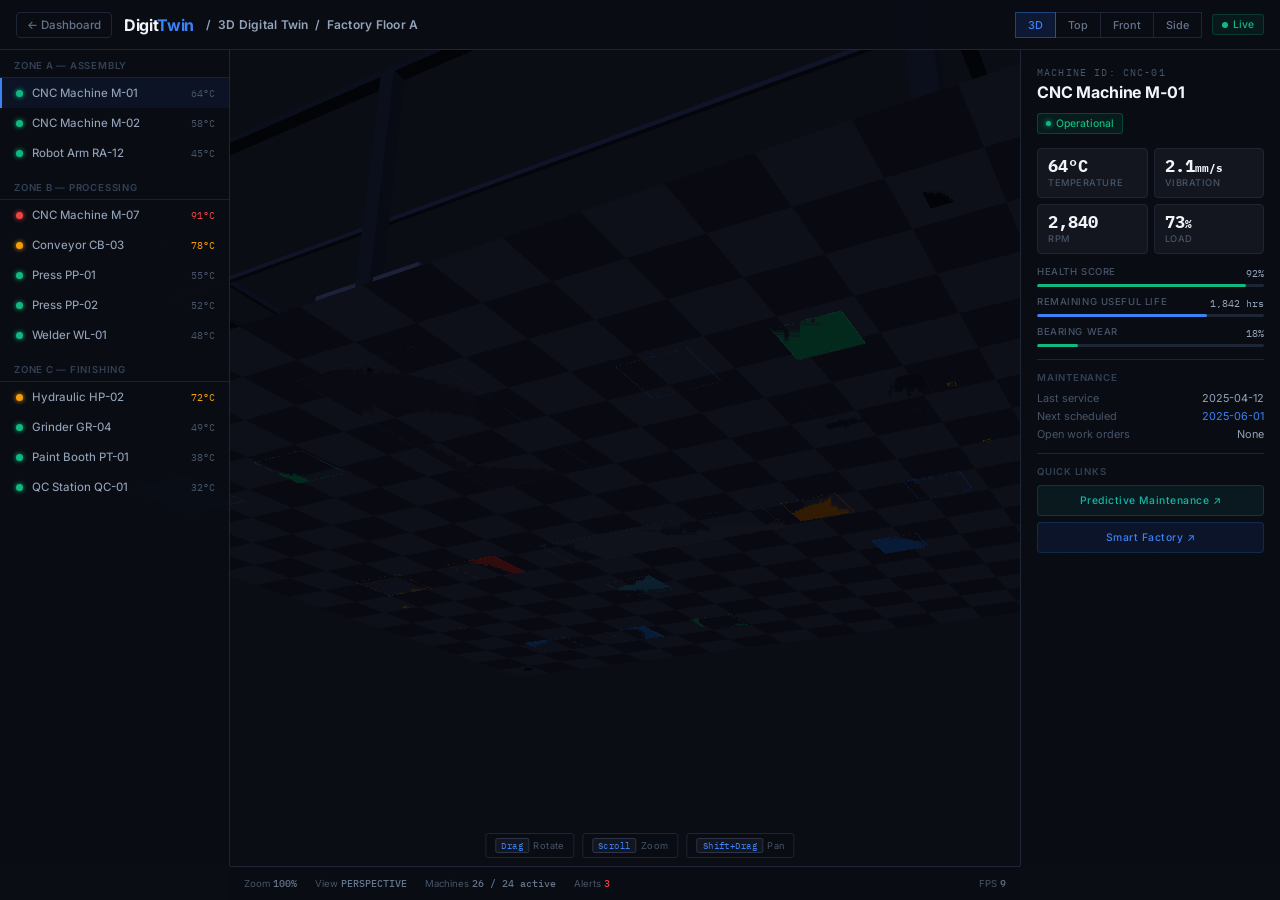
==== twin.html @ dd60aba6 "DigitalTwin platform initial deploy" ====
<!DOCTYPE html>
<html lang="en">
<head>
<meta charset="UTF-8">
<meta name="viewport" content="width=device-width, initial-scale=1.0">
<title>DigitTwin — 3D Digital Twin</title>
<link rel="stylesheet" href="style.css">
<style>
* { margin:0; padding:0; box-sizing:border-box; }
body { overflow:hidden; background:#0a0d14; font-family:'Inter',system-ui,sans-serif; }
#c { position:fixed; inset:0; width:100%; height:100%; display:block; z-index:1; }
.tb { position:fixed; top:0; left:0; right:0; height:50px; background:rgba(10,13,20,0.96); border-bottom:1px solid #1e2535; display:flex; align-items:center; padding:0 16px; gap:12px; z-index:200; }
.tb-back { display:flex; align-items:center; gap:6px; font-size:0.72rem; font-weight:500; color:#64748b; text-decoration:none; padding:5px 10px; border:1px solid #1e2535; border-radius:4px; transition:all 0.15s; }
.tb-back:hover { color:#94a3b8; border-color:#2e3447; }
.tb-logo { font-size:1rem; font-weight:700; color:#f1f5f9; letter-spacing:-0.02em; }
.tb-logo span { color:#3b82f6; }
.tb-title { font-size:0.75rem; font-weight:600; color:#94a3b8; letter-spacing:0.02em; white-space:nowrap; }
.tb-right { margin-left:auto; display:flex; align-items:center; gap:10px; }
.view-btns { display:flex; }
.vb { padding:5px 12px; background:transparent; border:1px solid #1e2535; color:#64748b; font-size:0.68rem; font-weight:500; cursor:pointer; transition:all 0.15s; margin-left:-1px; font-family:inherit; }
.vb:hover { color:#94a3b8; }
.vb.on { background:rgba(37,99,235,0.15); color:#3b82f6; border-color:rgba(59,130,246,0.4); z-index:1; }
.live-pill { display:flex; align-items:center; gap:5px; padding:3px 9px; background:rgba(5,150,105,0.1); border:1px solid rgba(16,185,129,0.2); border-radius:3px; font-size:0.65rem; font-weight:500; color:#10b981; }
.live-dot { width:6px; height:6px; border-radius:50%; background:#10b981; animation:dp 2s infinite; }
@keyframes dp { 0%,100%{opacity:1}50%{opacity:.3} }
.lp { position:fixed; top:50px; left:0; bottom:34px; width:230px; background:rgba(10,13,20,0.94); border-right:1px solid #1e2535; z-index:100; overflow-y:auto; }
.lp::-webkit-scrollbar{width:3px;} .lp::-webkit-scrollbar-thumb{background:#1e2535;border-radius:2px;}
.zone-hd { padding:10px 14px 6px; font-size:0.6rem; font-weight:600; color:#334155; text-transform:uppercase; letter-spacing:0.08em; border-bottom:1px solid #1a2030; }
.mi { display:flex; align-items:center; gap:9px; padding:8px 14px; cursor:pointer; border-left:2px solid transparent; transition:all 0.12s; }
.mi:hover { background:rgba(255,255,255,0.025); }
.mi.sel { background:rgba(37,99,235,0.08); border-left-color:#3b82f6; }
.msd { width:7px; height:7px; border-radius:50%; flex-shrink:0; }
.ok   { background:#10b981; box-shadow:0 0 5px #10b981; }
.warn { background:#f59e0b; box-shadow:0 0 5px #f59e0b; animation:dp 2s infinite; }
.crit { background:#ef4444; box-shadow:0 0 5px #ef4444; animation:dp 1s infinite; }
.mn { font-size:0.72rem; font-weight:450; color:#94a3b8; flex:1; }
.mt { font-size:0.65rem; color:#475569; font-family:'IBM Plex Mono',monospace; }
.rp { position:fixed; top:50px; right:0; bottom:34px; width:260px; background:rgba(10,13,20,0.94); border-left:1px solid #1e2535; z-index:100; overflow-y:auto; padding:16px; }
.rp::-webkit-scrollbar{width:3px;} .rp::-webkit-scrollbar-thumb{background:#1e2535;border-radius:2px;}
.rp-id { font-size:0.6rem; color:#475569; letter-spacing:0.12em; text-transform:uppercase; margin-bottom:3px; font-family:'IBM Plex Mono',monospace; }
.rp-name { font-size:1rem; font-weight:700; color:#f1f5f9; margin-bottom:8px; letter-spacing:-0.01em; }
.st-badge { display:inline-flex; align-items:center; gap:5px; padding:3px 8px; border-radius:3px; font-size:0.65rem; font-weight:500; margin-bottom:14px; }
.st-ok   { background:rgba(5,150,105,.12); border:1px solid rgba(16,185,129,.25); color:#10b981; }
.st-warn { background:rgba(217,119,6,.12); border:1px solid rgba(245,158,11,.25); color:#f59e0b; }
.st-crit { background:rgba(220,38,38,.12); border:1px solid rgba(239,68,68,.25); color:#ef4444; }
.mg { display:grid; grid-template-columns:1fr 1fr; gap:6px; margin-bottom:12px; }
.mb { background:#13161e; border:1px solid #1e2535; border-radius:4px; padding:9px 10px; }
.mv { font-size:1.05rem; font-weight:700; color:#f1f5f9; line-height:1; margin-bottom:2px; font-family:'IBM Plex Mono',monospace; }
.ml { font-size:0.58rem; font-weight:500; color:#475569; text-transform:uppercase; letter-spacing:0.06em; }
.bw { margin-bottom:9px; }
.bh { display:flex; justify-content:space-between; margin-bottom:4px; }
.bl { font-size:0.6rem; font-weight:500; color:#475569; text-transform:uppercase; letter-spacing:0.06em; }
.bv { font-size:0.65rem; color:#94a3b8; font-family:'IBM Plex Mono',monospace; }
.bt { height:3px; background:#1e2535; border-radius:2px; overflow:hidden; }
.bf { height:100%; border-radius:2px; transition:width 0.8s ease; }
.bf-g{background:#10b981;} .bf-b{background:#3b82f6;} .bf-a{background:#f59e0b;} .bf-r{background:#ef4444;}
.sec-title { font-size:0.6rem; font-weight:600; color:#334155; text-transform:uppercase; letter-spacing:0.08em; padding-top:12px; margin-top:12px; border-top:1px solid #1e2535; margin-bottom:8px; }
.info-row { display:flex; justify-content:space-between; font-size:0.68rem; color:#475569; margin-bottom:4px; }
.info-row span { color:#94a3b8; }
.ext-a { display:block; text-align:center; padding:8px; font-size:0.65rem; font-weight:500; letter-spacing:0.05em; text-decoration:none; border-radius:4px; margin-bottom:6px; transition:all 0.15s; }
.ext-pred { background:rgba(13,148,136,.1); border:1px solid rgba(20,184,166,.2); color:#14b8a6; }
.ext-pred:hover { background:rgba(13,148,136,.2); }
.ext-sf { background:rgba(37,99,235,.1); border:1px solid rgba(59,130,246,.2); color:#3b82f6; }
.ext-sf:hover { background:rgba(37,99,235,.2); }
.bb { position:fixed; bottom:0; left:230px; right:260px; height:34px; background:rgba(10,13,20,0.96); border-top:1px solid #1e2535; display:flex; align-items:center; padding:0 14px; gap:18px; z-index:200; }
.bs { font-size:0.6rem; color:#475569; }
.bs b { color:#64748b; font-weight:500; font-family:'IBM Plex Mono',monospace; }
.bs-r b { color:#ef4444; }
.ch { position:fixed; bottom:42px; left:50%; transform:translateX(-50%); display:flex; gap:8px; z-index:150; pointer-events:none; }
.ck { display:flex; align-items:center; gap:4px; background:rgba(10,13,20,0.88); border:1px solid #1e2535; padding:4px 9px; border-radius:3px; font-size:0.58rem; color:#475569; letter-spacing:0.05em; }
.ck kbd { background:#13161e; border:1px solid #2e3447; padding:1px 5px; border-radius:2px; font-size:0.55rem; color:#3b82f6; font-family:'IBM Plex Mono',monospace; }
</style>
</head>
<body>
<canvas id="c"></canvas>

<div class="tb">
  <a href="dashboard.html" class="tb-back">← Dashboard</a>
  <div class="tb-logo">Digit<span>Twin</span></div>
  <div class="tb-title">/ &nbsp;3D Digital Twin &nbsp;/ &nbsp;Factory Floor A</div>
  <div class="tb-right">
    <div class="view-btns">
      <button class="vb on"  onclick="snapView('persp',this)">3D</button>
      <button class="vb"     onclick="snapView('top',this)">Top</button>
      <button class="vb"     onclick="snapView('front',this)">Front</button>
      <button class="vb"     onclick="snapView('side',this)">Side</button>
    </div>
    <div class="live-pill"><div class="live-dot"></div>Live</div>
  </div>
</div>

<div class="lp">
  <div class="zone-hd">Zone A — Assembly</div>
  <div class="mi sel" onclick="pick(this,'CNC-01')"><div class="msd ok"></div><div class="mn">CNC Machine M-01</div><div class="mt">64°C</div></div>
  <div class="mi"     onclick="pick(this,'CNC-02')"><div class="msd ok"></div><div class="mn">CNC Machine M-02</div><div class="mt">58°C</div></div>
  <div class="mi"     onclick="pick(this,'RA-12')" ><div class="msd ok"></div><div class="mn">Robot Arm RA-12</div><div class="mt">45°C</div></div>
  <div class="zone-hd" style="margin-top:4px">Zone B — Processing</div>
  <div class="mi" onclick="pick(this,'M-07')" ><div class="msd crit"></div><div class="mn">CNC Machine M-07</div><div class="mt" style="color:#ef4444">91°C</div></div>
  <div class="mi" onclick="pick(this,'CB-03')"><div class="msd warn"></div><div class="mn">Conveyor CB-03</div><div class="mt" style="color:#f59e0b">78°C</div></div>
  <div class="mi" onclick="pick(this,'PP-01')"><div class="msd ok"></div><div class="mn">Press PP-01</div><div class="mt">55°C</div></div>
  <div class="mi" onclick="pick(this,'PP-02')"><div class="msd ok"></div><div class="mn">Press PP-02</div><div class="mt">52°C</div></div>
  <div class="mi" onclick="pick(this,'WL-01')"><div class="msd ok"></div><div class="mn">Welder WL-01</div><div class="mt">48°C</div></div>
  <div class="zone-hd" style="margin-top:4px">Zone C — Finishing</div>
  <div class="mi" onclick="pick(this,'HP-02')"><div class="msd warn"></div><div class="mn">Hydraulic HP-02</div><div class="mt" style="color:#f59e0b">72°C</div></div>
  <div class="mi" onclick="pick(this,'GR-04')"><div class="msd ok"></div><div class="mn">Grinder GR-04</div><div class="mt">49°C</div></div>
  <div class="mi" onclick="pick(this,'PT-01')"><div class="msd ok"></div><div class="mn">Paint Booth PT-01</div><div class="mt">38°C</div></div>
  <div class="mi" onclick="pick(this,'QC-01')"><div class="msd ok"></div><div class="mn">QC Station QC-01</div><div class="mt">32°C</div></div>
</div>

<div class="rp">
  <div class="rp-id"  id="rpId">MACHINE ID: CNC-01</div>
  <div class="rp-name" id="rpName">CNC Machine M-01</div>
  <div class="st-badge st-ok" id="rpSt"><div class="msd ok" style="width:5px;height:5px"></div>Operational</div>
  <div class="mg">
    <div class="mb"><div class="mv" id="rpTemp">64°C</div><div class="ml">Temperature</div></div>
    <div class="mb"><div class="mv" id="rpVib">2.1<span style="font-size:.7rem">mm/s</span></div><div class="ml">Vibration</div></div>
    <div class="mb"><div class="mv" id="rpRpm">2,840</div><div class="ml">RPM</div></div>
    <div class="mb"><div class="mv" id="rpLoad">73<span style="font-size:.7rem">%</span></div><div class="ml">Load</div></div>
  </div>
  <div class="bw">
    <div class="bh"><span class="bl">Health Score</span><span class="bv" id="rpHv">92%</span></div>
    <div class="bt"><div class="bf bf-g" id="rpHb" style="width:92%"></div></div>
  </div>
  <div class="bw">
    <div class="bh"><span class="bl">Remaining Useful Life</span><span class="bv" id="rpRv">1,842 hrs</span></div>
    <div class="bt"><div class="bf bf-b" id="rpRb" style="width:75%"></div></div>
  </div>
  <div class="bw">
    <div class="bh"><span class="bl">Bearing Wear</span><span class="bv" id="rpWv">18%</span></div>
    <div class="bt"><div class="bf bf-g" id="rpWb" style="width:18%"></div></div>
  </div>
  <div class="sec-title">Maintenance</div>
  <div class="info-row">Last service <span id="rpLast">2025-04-12</span></div>
  <div class="info-row">Next scheduled <span id="rpNext" style="color:#3b82f6">2025-06-01</span></div>
  <div class="info-row">Open work orders <span id="rpWo">None</span></div>
  <div class="sec-title">Quick Links</div>
  <a href="https://predictivemaintenance-91fu.onrender.com/" target="_blank" class="ext-a ext-pred">Predictive Maintenance ↗</a>
  <a href="https://factoryonline-production.up.railway.app/" target="_blank" class="ext-a ext-sf">Smart Factory ↗</a>
</div>

<div class="ch">
  <div class="ck"><kbd>Drag</kbd>Rotate</div>
  <div class="ck"><kbd>Scroll</kbd>Zoom</div>
  <div class="ck"><kbd>Shift+Drag</kbd>Pan</div>
</div>

<div class="bb">
  <div class="bs">Zoom <b id="bbZoom">100%</b></div>
  <div class="bs">View <b id="bbView">PERSPECTIVE</b></div>
  <div class="bs">Machines <b>26 / 24 active</b></div>
  <div class="bs bs-r">Alerts <b>3</b></div>
  <div class="bs" style="margin-left:auto">FPS <b id="bbFps">--</b></div>
</div>

<script>
const MD = {
  'CNC-01':{ name:'CNC Machine M-01', st:'ok',   temp:'64°C', vib:'2.1',  rpm:'2,840', load:'73', h:92,rl:75,w:18, rv:'1,842 hrs',wc:'bf-g',hc:'bf-g',last:'2025-04-12',next:'2025-06-01',wo:'None' },
  'CNC-02':{ name:'CNC Machine M-02', st:'ok',   temp:'58°C', vib:'1.8',  rpm:'2,910', load:'68', h:95,rl:82,w:12, rv:'2,100 hrs',wc:'bf-g',hc:'bf-g',last:'2025-03-20',next:'2025-06-15',wo:'None' },
  'RA-12': { name:'Robot Arm RA-12',  st:'ok',   temp:'45°C', vib:'0.4',  rpm:'180',   load:'42', h:98,rl:91,w:5,  rv:'3,200 hrs',wc:'bf-g',hc:'bf-g',last:'2025-04-01',next:'2025-07-01',wo:'None' },
  'M-07':  { name:'CNC Machine M-07', st:'crit', temp:'91°C', vib:'12.4', rpm:'3,100', load:'98', h:31,rl:12,w:78, rv:'82 hrs',   wc:'bf-r',hc:'bf-r',last:'2025-02-10',next:'IMMEDIATE',  wo:'WO-441 OPEN' },
  'CB-03': { name:'Conveyor CB-03',   st:'warn', temp:'78°C', vib:'5.2',  rpm:'450',   load:'87', h:62,rl:28,w:45, rv:'420 hrs',  wc:'bf-a',hc:'bf-a',last:'2025-03-05',next:'2025-05-20',wo:'WO-438' },
  'PP-01': { name:'Press PP-01',      st:'ok',   temp:'55°C', vib:'3.1',  rpm:'60',    load:'55', h:88,rl:65,w:22, rv:'1,550 hrs',wc:'bf-g',hc:'bf-g',last:'2025-04-08',next:'2025-06-20',wo:'None' },
  'PP-02': { name:'Press PP-02',      st:'ok',   temp:'52°C', vib:'2.8',  rpm:'60',    load:'51', h:91,rl:70,w:18, rv:'1,700 hrs',wc:'bf-g',hc:'bf-g',last:'2025-04-10',next:'2025-06-25',wo:'None' },
  'WL-01': { name:'Welder WL-01',     st:'ok',   temp:'48°C', vib:'1.2',  rpm:'0',     load:'44', h:94,rl:80,w:10, rv:'2,400 hrs',wc:'bf-g',hc:'bf-g',last:'2025-03-28',next:'2025-07-05',wo:'None' },
  'HP-02': { name:'Hydraulic HP-02',  st:'warn', temp:'72°C', vib:'4.8',  rpm:'1,200', load:'82', h:71,rl:40,w:38, rv:'650 hrs',  wc:'bf-a',hc:'bf-a',last:'2025-03-15',next:'2025-05-25',wo:'WO-440' },
  'GR-04': { name:'Grinder GR-04',    st:'ok',   temp:'49°C', vib:'2.6',  rpm:'1,800', load:'61', h:90,rl:70,w:15, rv:'1,920 hrs',wc:'bf-g',hc:'bf-g',last:'2025-04-05',next:'2025-07-01',wo:'None' },
  'PT-01': { name:'Paint Booth PT-01',st:'ok',   temp:'38°C', vib:'0.8',  rpm:'200',   load:'35', h:96,rl:88,w:8,  rv:'2,800 hrs',wc:'bf-g',hc:'bf-g',last:'2025-04-15',next:'2025-08-01',wo:'None' },
  'QC-01': { name:'QC Station QC-01', st:'ok',   temp:'32°C', vib:'0.3',  rpm:'0',     load:'22', h:99,rl:95,w:3,  rv:'4,000 hrs',wc:'bf-g',hc:'bf-g',last:'2025-04-20',next:'2025-09-01',wo:'None' },
};

function pick(el,id){
  document.querySelectorAll('.mi').forEach(x=>x.classList.remove('sel'));
  el.classList.add('sel');
  const d=MD[id]; if(!d)return;
  document.getElementById('rpId').textContent=`MACHINE ID: ${id}`;
  document.getElementById('rpName').textContent=d.name;
  const sb=document.getElementById('rpSt');
  const lbl=d.st==='ok'?'Operational':d.st==='warn'?'Warning':'Critical';
  sb.className=`st-badge st-${d.st}`;
  sb.innerHTML=`<div class="msd ${d.st}" style="width:5px;height:5px"></div>${lbl}`;
  document.getElementById('rpTemp').innerHTML=d.temp;
  document.getElementById('rpVib').innerHTML=d.vib+'<span style="font-size:.7rem">mm/s</span>';
  document.getElementById('rpRpm').textContent=d.rpm;
  document.getElementById('rpLoad').innerHTML=d.load+'<span style="font-size:.7rem">%</span>';
  document.getElementById('rpHv').textContent=d.h+'%';
  const hb=document.getElementById('rpHb'); hb.style.width=d.h+'%'; hb.className='bf '+d.hc;
  document.getElementById('rpRv').textContent=d.rv;
  document.getElementById('rpRb').style.width=d.rl+'%';
  document.getElementById('rpWv').textContent=d.w+'%';
  const wb=document.getElementById('rpWb'); wb.style.width=d.w+'%'; wb.className='bf '+d.wc;
  document.getElementById('rpLast').textContent=d.last;
  const nx=document.getElementById('rpNext'); nx.textContent=d.next; nx.style.color=d.next==='IMMEDIATE'?'#ef4444':'#3b82f6';
  const wo=document.getElementById('rpWo'); wo.textContent=d.wo; wo.style.color=d.wo==='None'?'#94a3b8':'#f59e0b';
}

function snapView(mode,btn){
  document.querySelectorAll('.vb').forEach(b=>b.classList.remove('on'));
  btn.classList.add('on');
  if(mode==='persp'){ cam.rx=0.42; cam.ry=0.5;  cam.dist=15; cam.px=0; cam.py=0; }
  if(mode==='top')  { cam.rx=-1.56;cam.ry=0;    cam.dist=18; cam.px=0; cam.py=0; }
  if(mode==='front'){ cam.rx=0.01; cam.ry=0;    cam.dist=16; cam.px=0; cam.py=0; }
  if(mode==='side') { cam.rx=0.25; cam.ry=1.57; cam.dist=16; cam.px=0; cam.py=0; }
  document.getElementById('bbView').textContent=mode.toUpperCase();
}

// ── WEBGL ──
const canvas=document.getElementById('c');
const gl=canvas.getContext('webgl')||canvas.getContext('experimental-webgl');
function resize(){canvas.width=window.innerWidth;canvas.height=window.innerHeight;}
resize(); window.addEventListener('resize',resize);

const VS=`attribute vec3 aP;attribute vec3 aC;uniform mat4 uM;varying vec3 vC;void main(){gl_Position=uM*vec4(aP,1.0);vC=aC;}`;
const FS=`precision mediump float;varying vec3 vC;void main(){gl_FragColor=vec4(vC,1.0);}`;
function mkS(src,type){const s=gl.createShader(type);gl.shaderSource(s,src);gl.compileShader(s);return s;}
const prog=gl.createProgram();
gl.attachShader(prog,mkS(VS,gl.VERTEX_SHADER));gl.attachShader(prog,mkS(FS,gl.FRAGMENT_SHADER));
gl.linkProgram(prog);gl.useProgram(prog);
const locP=gl.getAttribLocation(prog,'aP'),locC=gl.getAttribLocation(prog,'aC'),locM=gl.getUniformLocation(prog,'uM');

const vP=[],vC=[];
function box(cx,cy,cz,w,h,d,r,g,b){
  const x0=cx-w/2,x1=cx+w/2,y0=cy,y1=cy+h,z0=cz-d/2,z1=cz+d/2;
  const F=[x0,y0,z1,x1,y0,z1,x1,y1,z1,x0,y0,z1,x1,y1,z1,x0,y1,z1,
           x1,y0,z0,x0,y0,z0,x0,y1,z0,x1,y0,z0,x0,y1,z0,x1,y1,z0,
           x0,y0,z0,x0,y0,z1,x0,y1,z1,x0,y0,z0,x0,y1,z1,x0,y1,z0,
           x1,y0,z1,x1,y0,z0,x1,y1,z0,x1,y0,z1,x1,y1,z0,x1,y1,z1,
           x0,y1,z1,x1,y1,z1,x1,y1,z0,x0,y1,z1,x1,y1,z0,x0,y1,z0,
           x0,y0,z0,x1,y0,z0,x1,y0,z1,x0,y0,z0,x1,y0,z1,x0,y0,z1];
  const bri=[0.78,0.62,0.56,0.56,1.0,0.22];
  for(let f=0;f<6;f++){const bv=bri[f];for(let v=0;v<6;v++){const i=(f*6+v)*3;vP.push(F[i],F[i+1],F[i+2]);vC.push(r*bv,g*bv,b*bv);}}
}
for(let x=-6;x<6;x+=0.7)for(let z=-6;z<6;z+=0.7){
  vP.push(x,0,z,x+.7,0,z,x,0,z+.7,x+.7,0,z,x+.7,0,z+.7,x,0,z+.7);
  const cv=(Math.round(x/.7)+Math.round(z/.7))%2===0?.052:.036;
  for(let i=0;i<6;i++)vC.push(cv,cv*1.1,cv*1.9);
}
const SC=[0.055,0.075,0.14];
box(-5.5,0,-5.5,.22,3.5,.22,...SC);box(5.5,0,-5.5,.22,3.5,.22,...SC);
box(-5.5,0,5.5,.22,3.5,.22,...SC);box(5.5,0,5.5,.22,3.5,.22,...SC);
box(0,0,-5.5,.18,3.5,.18,...SC);box(0,0,5.5,.18,3.5,.18,...SC);
box(0,3.5,-5.5,12,.08,.16,...SC);box(0,3.5,5.5,12,.08,.16,...SC);
box(0,3.5,0,12,.08,.1,...SC);
box(-5.5,3.5,0,.16,.08,12,...SC);box(5.5,3.5,0,.16,.08,12,...SC);
box(0,3.2,0,10,.06,.3,.1,.12,.22);
box(-4,0,-4.2,.8,1.2,.8,.14,.48,.96);box(-2.4,0,-4.2,.75,.95,.75,.14,.48,.96);
box(-.8,0,-4.2,.7,1.5,.7,.06,.73,.51);box(-.8,1.5,-4.2,.1,1,.1,.06,.73,.51);box(-.8,2.4,-4.2,.5,.08,.5,.06,.73,.51);
box(-4.2,0,0,.8,1.05,.8,.88,.48,.06);box(-2.5,0,0,.8,1.05,.8,.9,.22,.22);box(-2.5,1.05,0,.82,.12,.82,.9,.15,.15);
box(.3,0,0,3.2,.2,.9,.26,.3,.48);box(.3,.2,0,3.2,.06,.9,.3,.34,.55);
box(-1.3,0,-.2,.1,.2,.1,.2,.22,.38);box(-1.3,0,.2,.1,.2,.1,.2,.22,.38);
box(1.9,0,-.2,.1,.2,.1,.2,.22,.38);box(1.9,0,.2,.1,.2,.1,.2,.22,.38);
box(2.5,0,0,.7,.95,.7,.88,.48,.06);box(4,0,0,.65,1.1,.65,.14,.48,.96);
box(3,0,-1.8,.6,1,.6,.14,.48,.96);box(-1,0,-1.8,.75,.85,.75,.2,.55,.8);
box(-4,0,4,.9,.72,.9,.14,.48,.96);box(-2.2,0,4,.7,.9,.7,.06,.73,.51);
box(0,0,4,1.4,.4,3.2,.18,.2,.32);box(0,.4,4,1.3,.55,3.1,.14,.16,.28);
box(2.5,0,4,.75,1.05,.75,.14,.48,.96);box(4,0,4,.65,.8,.65,.06,.73,.51);
box(4,0,2.5,1.2,.08,.8,.12,.14,.26);
box(3.6,0,2.5,.08,.72,.08,.1,.12,.22);box(4.4,0,2.5,.08,.72,.08,.1,.12,.22);
box(3.6,0,2.1,.08,.72,.08,.1,.12,.22);box(4.4,0,2.1,.08,.72,.08,.1,.12,.22);
box(0,3,-4,10,.06,.06,.08,.1,.2);box(0,3,4,10,.06,.06,.08,.1,.2);box(-4,3,0,.06,.06,10,.08,.1,.2);
box(-4.8,0,-1,.08,.45,.08,.7,.55,0);box(-4.8,0,-2.5,.08,.45,.08,.7,.55,0);
box(-4.8,.35,-1.75,.08,.04,1.5,.7,.55,0);
box(4.8,0,1,.08,.45,.08,.7,.55,0);box(4.8,0,2.5,.08,.45,.08,.7,.55,0);
box(4.8,.35,1.75,.08,.04,1.5,.7,.55,0);

const bufP=gl.createBuffer();gl.bindBuffer(gl.ARRAY_BUFFER,bufP);gl.bufferData(gl.ARRAY_BUFFER,new Float32Array(vP),gl.STATIC_DRAW);
const bufC=gl.createBuffer();gl.bindBuffer(gl.ARRAY_BUFFER,bufC);gl.bufferData(gl.ARRAY_BUFFER,new Float32Array(vC),gl.STATIC_DRAW);
const NV=vP.length/3;

function mul4(a,b){const o=new Float32Array(16);for(let i=0;i<4;i++)for(let j=0;j<4;j++){o[j*4+i]=0;for(let k=0;k<4;k++)o[j*4+i]+=a[k*4+i]*b[j*4+k];}return o;}
function mP(fov,asp,n,f){const t=1/Math.tan(fov/2),o=new Float32Array(16);o[0]=t/asp;o[5]=t;o[10]=(f+n)/(n-f);o[11]=-1;o[14]=2*f*n/(n-f);return o;}
function mRX(a){const c=Math.cos(a),s=Math.sin(a),o=new Float32Array(16);o[0]=1;o[5]=c;o[6]=-s;o[9]=s;o[10]=c;o[15]=1;return o;}
function mRY(a){const c=Math.cos(a),s=Math.sin(a),o=new Float32Array(16);o[0]=c;o[2]=s;o[5]=1;o[8]=-s;o[10]=c;o[15]=1;return o;}
function mT(x,y,z){const o=new Float32Array(16);o[0]=1;o[5]=1;o[10]=1;o[15]=1;o[12]=x;o[13]=y;o[14]=z;return o;}

// CAMERA — direct values, zero interpolation, never snaps back
const cam={rx:0.42,ry:0.5,dist:15,px:0,py:0};
let drag=false,sh=false,lx=0,ly=0;

canvas.addEventListener('mousedown',e=>{drag=true;sh=e.shiftKey;lx=e.clientX;ly=e.clientY;e.preventDefault();});
window.addEventListener('mouseup',()=>drag=false);
window.addEventListener('mousemove',e=>{
  if(!drag)return;
  const dx=e.clientX-lx,dy=e.clientY-ly;lx=e.clientX;ly=e.clientY;
  if(sh||e.buttons===4){cam.px+=dx*0.014;cam.py-=dy*0.014;}
  else{cam.ry+=dx*0.007;cam.rx+=dy*0.005;cam.rx=Math.max(-1.56,Math.min(0.2,cam.rx));}
});
canvas.addEventListener('wheel',e=>{
  cam.dist=Math.max(4,Math.min(30,cam.dist+e.deltaY*0.022));
  document.getElementById('bbZoom').textContent=Math.round(1200/cam.dist)+'%';
},{passive:true});

let fc=0,ft=performance.now();
function frame(){
  requestAnimationFrame(frame);
  if(canvas.width!==window.innerWidth||canvas.height!==window.innerHeight)resize();
  gl.viewport(0,0,canvas.width,canvas.height);
  gl.clearColor(0.038,0.05,0.078,1);
  gl.clear(gl.COLOR_BUFFER_BIT|gl.DEPTH_BUFFER_BIT);
  gl.enable(gl.DEPTH_TEST);
  const mvp=mul4(mP(0.76,canvas.width/canvas.height,0.1,80),mul4(mT(cam.px,cam.py-1.2,-cam.dist),mul4(mRX(cam.rx),mRY(cam.ry))));
  gl.uniformMatrix4fv(locM,false,mvp);
  gl.bindBuffer(gl.ARRAY_BUFFER,bufP);gl.enableVertexAttribArray(locP);gl.vertexAttribPointer(locP,3,gl.FLOAT,false,0,0);
  gl.bindBuffer(gl.ARRAY_BUFFER,bufC);gl.enableVertexAttribArray(locC);gl.vertexAttribPointer(locC,3,gl.FLOAT,false,0,0);
  gl.drawArrays(gl.TRIANGLES,0,NV);
  fc++;const now=performance.now();
  if(now-ft>=1000){document.getElementById('bbFps').textContent=fc;fc=0;ft=now;}
}
frame();
</script>
</body>
</html>
---- style.css ----
@import url('https://fonts.googleapis.com/css2?family=Inter:wght@300;400;500;600;700&family=IBM+Plex+Mono:wght@300;400;500&display=swap');

:root {
  --bg:        #0f1117;
  --bg2:       #13161e;
  --bg3:       #181c26;
  --bg4:       #1d2130;
  --border:    #252a38;
  --border2:   #2e3447;
  --blue:      #2563eb;
  --blue-lt:   #3b82f6;
  --blue-glow: rgba(37,99,235,0.12);
  --teal:      #0d9488;
  --teal-lt:   #14b8a6;
  --teal-glow: rgba(13,148,136,0.12);
  --amber:     #d97706;
  --amber-lt:  #f59e0b;
  --amber-glow:rgba(217,119,6,0.12);
  --red:       #dc2626;
  --red-lt:    #ef4444;
  --red-glow:  rgba(220,38,38,0.12);
  --green:     #059669;
  --green-lt:  #10b981;
  --green-glow:rgba(5,150,105,0.12);
  --t1: #f1f5f9;
  --t2: #94a3b8;
  --t3: #475569;
  --t4: #2d3748;
  --font: 'Inter', system-ui, sans-serif;
  --mono: 'IBM Plex Mono', monospace;
}

*, *::before, *::after { margin:0; padding:0; box-sizing:border-box; }
html { font-size:16px; }
body { background:var(--bg); color:var(--t1); font-family:var(--font); min-height:100vh; overflow-x:hidden; }

::-webkit-scrollbar { width:5px; }
::-webkit-scrollbar-track { background:var(--bg); }
::-webkit-scrollbar-thumb { background:var(--border2); border-radius:3px; }

a { text-decoration:none; color:inherit; }
button { font-family:var(--font); cursor:pointer; }

.badge-green  { display:inline-flex; align-items:center; gap:5px; padding:3px 9px; background:var(--green-glow); border:1px solid rgba(16,185,129,0.25); color:var(--green-lt); border-radius:3px; font-size:0.68rem; font-weight:500; letter-spacing:0.03em; }
.badge-amber  { display:inline-flex; align-items:center; gap:5px; padding:3px 9px; background:var(--amber-glow); border:1px solid rgba(245,158,11,0.25); color:var(--amber-lt); border-radius:3px; font-size:0.68rem; font-weight:500; }
.badge-red    { display:inline-flex; align-items:center; gap:5px; padding:3px 9px; background:var(--red-glow);   border:1px solid rgba(239,68,68,0.25);  color:var(--red-lt);   border-radius:3px; font-size:0.68rem; font-weight:500; }
.badge-blue   { display:inline-flex; align-items:center; gap:5px; padding:3px 9px; background:var(--blue-glow);  border:1px solid rgba(59,130,246,0.25);  color:var(--blue-lt);  border-radius:3px; font-size:0.68rem; font-weight:500; }

.dot { width:6px; height:6px; border-radius:50%; background:currentColor; display:inline-block; }
.dot-pulse { animation:dpulse 2s infinite; }
@keyframes dpulse { 0%,100%{opacity:1} 50%{opacity:0.35} }

.btn { display:inline-flex; align-items:center; gap:7px; padding:8px 16px; border-radius:4px; font-size:0.78rem; font-weight:500; border:1px solid var(--border2); background:var(--bg3); color:var(--t2); transition:all 0.15s; cursor:pointer; }
.btn:hover { background:var(--bg4); color:var(--t1); }
.btn-primary { background:var(--blue); border-color:var(--blue); color:#fff; }
.btn-primary:hover { background:#1d4ed8; border-color:#1d4ed8; }

.card { background:var(--bg2); border:1px solid var(--border); border-radius:6px; }
.card-header { padding:14px 18px; border-bottom:1px solid var(--border); display:flex; align-items:center; justify-content:space-between; }
.card-title { font-size:0.78rem; font-weight:600; color:var(--t2); letter-spacing:0.02em; text-transform:uppercase; }
.card-body { padding:18px; }

.label { font-size:0.68rem; font-weight:500; color:var(--t3); letter-spacing:0.04em; text-transform:uppercase; }
.mono { font-family:var(--mono); }

.progress { height:3px; background:var(--border); border-radius:2px; overflow:hidden; }
.progress-bar { height:100%; border-radius:2px; transition:width 0.8s ease; }
.pb-green { background:var(--green-lt); }
.pb-blue  { background:var(--blue-lt); }
.pb-amber { background:var(--amber-lt); }
.pb-red   { background:var(--red-lt); }

.fade-in { animation:fadeIn 0.4s ease both; }
@keyframes fadeIn { from{opacity:0;transform:translateY(8px)} to{opacity:1;transform:none} }
.d1{animation-delay:0.05s} .d2{animation-delay:0.1s} .d3{animation-delay:0.15s} .d4{animation-delay:0.2s} .d5{animation-delay:0.25s} .d6{animation-delay:0.3s}

/* ── TOP NAV ── */
.topnav {
  position:fixed; top:0; left:0; right:0; height:52px;
  background:var(--bg2); border-bottom:1px solid var(--border);
  display:flex; align-items:center; padding:0 20px; gap:8px; z-index:200;
}
.nav-logo { font-size:1.05rem; font-weight:700; color:var(--t1); margin-right:24px; flex-shrink:0; letter-spacing:-0.02em; }
.nav-logo span { color:var(--blue-lt); }
.nav-links { display:flex; height:100%; }
.nav-link { display:flex; align-items:center; gap:6px; padding:0 14px; font-size:0.78rem; font-weight:500; color:var(--t3); border-bottom:2px solid transparent; transition:all 0.15s; height:100%; white-space:nowrap; }
.nav-link:hover { color:var(--t2); }
.nav-link.active { color:var(--t1); border-bottom-color:var(--blue-lt); }
.nav-right { display:flex; align-items:center; gap:10px; margin-left:auto; }
.nav-time { font-family:var(--mono); font-size:0.72rem; color:var(--t3); }
.nav-icon-btn { width:32px; height:32px; display:flex; align-items:center; justify-content:center; border:1px solid var(--border); border-radius:4px; color:var(--t3); font-size:0.9rem; cursor:pointer; position:relative; transition:all 0.15s; background:transparent; }
.nav-icon-btn:hover { border-color:var(--border2); color:var(--t2); }
.nav-badge { position:absolute; top:-5px; right:-5px; background:var(--red-lt); color:#fff; font-size:0.5rem; width:14px; height:14px; border-radius:50%; display:flex; align-items:center; justify-content:center; font-weight:600; }
.nav-user { display:flex; align-items:center; gap:8px; padding:5px 10px; border:1px solid var(--border); border-radius:4px; cursor:pointer; transition:border-color 0.15s; }
.nav-user:hover { border-color:var(--border2); }
.user-av { width:24px; height:24px; background:var(--blue); border-radius:3px; display:flex; align-items:center; justify-content:center; font-size:0.6rem; font-weight:700; color:#fff; }
.user-nm { font-size:0.72rem; font-weight:500; color:var(--t2); }

/* ── SIDEBAR ── */
.sidenav {
  position:fixed; top:52px; left:0; bottom:0; width:210px;
  background:var(--bg2); border-right:1px solid var(--border);
  z-index:100; display:flex; flex-direction:column;
  overflow-y:auto; padding:12px 0;
}
.side-section { margin-bottom:4px; }
.side-label { font-size:0.62rem; font-weight:600; color:var(--t4); letter-spacing:0.08em; text-transform:uppercase; padding:10px 16px 5px; }
.side-link {
  display:flex; align-items:center; justify-content:space-between;
  padding:7px 16px; font-size:0.78rem; font-weight:450;
  color:var(--t3); cursor:pointer; transition:all 0.12s;
  border-left:2px solid transparent;
}
.side-link:hover { color:var(--t2); background:rgba(255,255,255,0.025); }
.side-link.active { color:var(--t1); background:var(--blue-glow); border-left-color:var(--blue-lt); }
.side-chip { font-size:0.6rem; font-weight:600; padding:2px 6px; border-radius:3px; }
.sc-green { background:var(--green-glow); color:var(--green-lt); }
.sc-amber { background:var(--amber-glow); color:var(--amber-lt); }
.sc-red   { background:var(--red-glow);   color:var(--red-lt); }
.sc-blue  { background:var(--blue-glow);  color:var(--blue-lt); }
.side-ext {
  display:flex; align-items:center; justify-content:space-between;
  padding:7px 16px; font-size:0.78rem; color:var(--t3);
  cursor:pointer; transition:all 0.12s; border-left:2px solid transparent;
}
.side-ext:hover { color:var(--teal-lt); background:var(--teal-glow); border-left-color:var(--teal-lt); }
.side-ext-icon { font-size:0.65rem; color:var(--t4); }
.side-bottom { margin-top:auto; padding:12px 16px; border-top:1px solid var(--border); }
.side-logout { display:flex; align-items:center; gap:8px; font-size:0.75rem; color:var(--t3); cursor:pointer; transition:color 0.15s; }
.side-logout:hover { color:var(--red-lt); }

.main { margin-top:52px; margin-left:210px; padding:24px; min-height:calc(100vh - 52px); }
.page-title { font-size:1.4rem; font-weight:700; color:var(--t1); letter-spacing:-0.02em; margin-bottom:2px; }
.page-sub { font-size:0.75rem; color:var(--t3); margin-bottom:20px; }
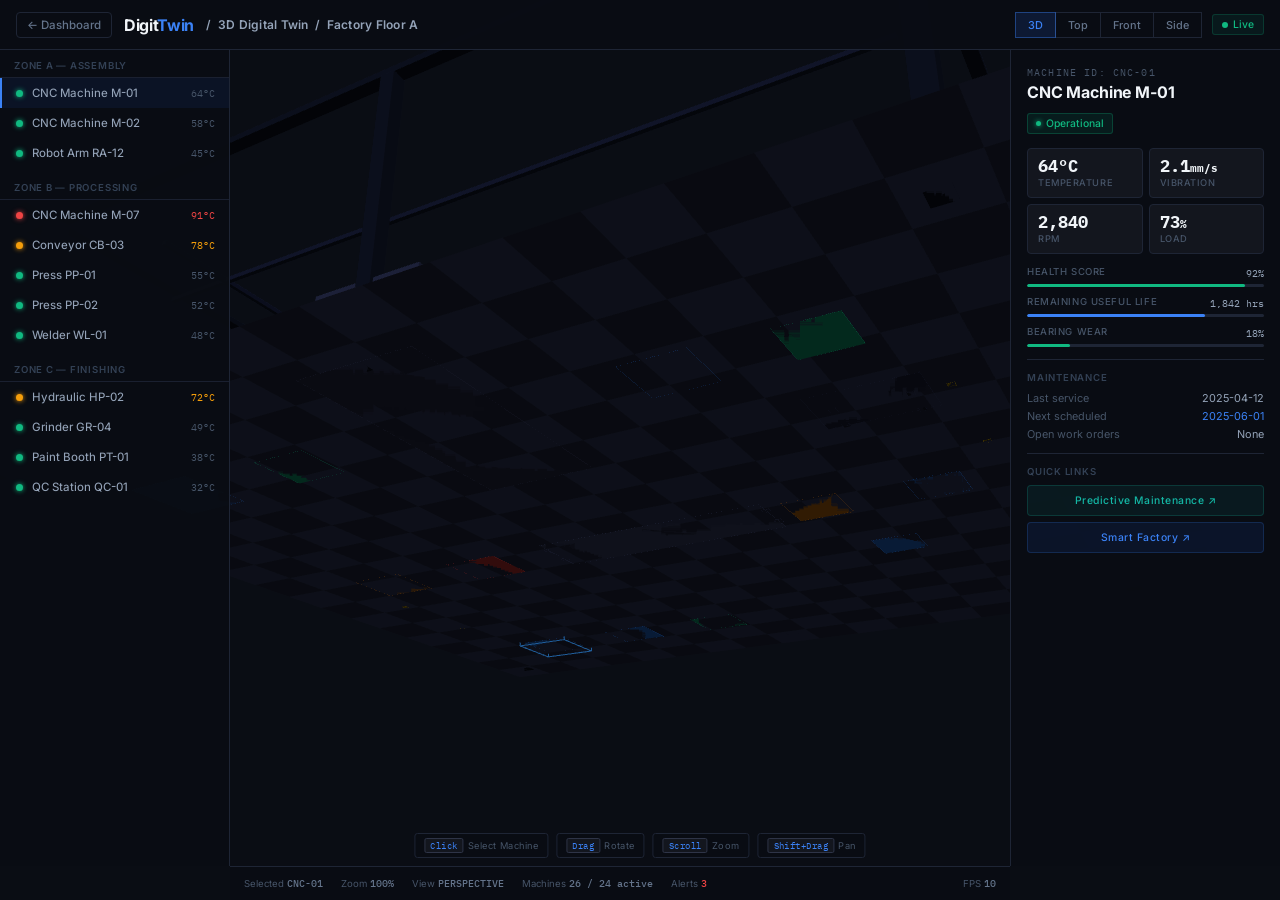
==== commit 8121f547: "Add 3D ray cast click interaction" ====
--- a/twin.html
+++ b/twin.html
@@ -8,7 +8,9 @@
 <style>
 * { margin:0; padding:0; box-sizing:border-box; }
 body { overflow:hidden; background:#0a0d14; font-family:'Inter',system-ui,sans-serif; }
-#c { position:fixed; inset:0; width:100%; height:100%; display:block; z-index:1; }
+#c { position:fixed; inset:0; width:100%; height:100%; display:block; z-index:1; cursor:crosshair; }
+
+/* TOP BAR */
 .tb { position:fixed; top:0; left:0; right:0; height:50px; background:rgba(10,13,20,0.96); border-bottom:1px solid #1e2535; display:flex; align-items:center; padding:0 16px; gap:12px; z-index:200; }
 .tb-back { display:flex; align-items:center; gap:6px; font-size:0.72rem; font-weight:500; color:#64748b; text-decoration:none; padding:5px 10px; border:1px solid #1e2535; border-radius:4px; transition:all 0.15s; }
 .tb-back:hover { color:#94a3b8; border-color:#2e3447; }
@@ -23,6 +25,8 @@
 .live-pill { display:flex; align-items:center; gap:5px; padding:3px 9px; background:rgba(5,150,105,0.1); border:1px solid rgba(16,185,129,0.2); border-radius:3px; font-size:0.65rem; font-weight:500; color:#10b981; }
 .live-dot { width:6px; height:6px; border-radius:50%; background:#10b981; animation:dp 2s infinite; }
 @keyframes dp { 0%,100%{opacity:1}50%{opacity:.3} }
+
+/* LEFT PANEL */
 .lp { position:fixed; top:50px; left:0; bottom:34px; width:230px; background:rgba(10,13,20,0.94); border-right:1px solid #1e2535; z-index:100; overflow-y:auto; }
 .lp::-webkit-scrollbar{width:3px;} .lp::-webkit-scrollbar-thumb{background:#1e2535;border-radius:2px;}
 .zone-hd { padding:10px 14px 6px; font-size:0.6rem; font-weight:600; color:#334155; text-transform:uppercase; letter-spacing:0.08em; border-bottom:1px solid #1a2030; }
@@ -35,7 +39,9 @@
 .crit { background:#ef4444; box-shadow:0 0 5px #ef4444; animation:dp 1s infinite; }
 .mn { font-size:0.72rem; font-weight:450; color:#94a3b8; flex:1; }
 .mt { font-size:0.65rem; color:#475569; font-family:'IBM Plex Mono',monospace; }
-.rp { position:fixed; top:50px; right:0; bottom:34px; width:260px; background:rgba(10,13,20,0.94); border-left:1px solid #1e2535; z-index:100; overflow-y:auto; padding:16px; }
+
+/* RIGHT PANEL */
+.rp { position:fixed; top:50px; right:0; bottom:34px; width:270px; background:rgba(10,13,20,0.94); border-left:1px solid #1e2535; z-index:100; overflow-y:auto; padding:16px; }
 .rp::-webkit-scrollbar{width:3px;} .rp::-webkit-scrollbar-thumb{background:#1e2535;border-radius:2px;}
 .rp-id { font-size:0.6rem; color:#475569; letter-spacing:0.12em; text-transform:uppercase; margin-bottom:3px; font-family:'IBM Plex Mono',monospace; }
 .rp-name { font-size:1rem; font-weight:700; color:#f1f5f9; margin-bottom:8px; letter-spacing:-0.01em; }
@@ -44,7 +50,8 @@
 .st-warn { background:rgba(217,119,6,.12); border:1px solid rgba(245,158,11,.25); color:#f59e0b; }
 .st-crit { background:rgba(220,38,38,.12); border:1px solid rgba(239,68,68,.25); color:#ef4444; }
 .mg { display:grid; grid-template-columns:1fr 1fr; gap:6px; margin-bottom:12px; }
-.mb { background:#13161e; border:1px solid #1e2535; border-radius:4px; padding:9px 10px; }
+.mb { background:#13161e; border:1px solid #1e2535; border-radius:4px; padding:9px 10px; transition:border-color 0.3s; }
+.mb.flash { border-color:#3b82f6; }
 .mv { font-size:1.05rem; font-weight:700; color:#f1f5f9; line-height:1; margin-bottom:2px; font-family:'IBM Plex Mono',monospace; }
 .ml { font-size:0.58rem; font-weight:500; color:#475569; text-transform:uppercase; letter-spacing:0.06em; }
 .bw { margin-bottom:9px; }
@@ -62,18 +69,77 @@
 .ext-pred:hover { background:rgba(13,148,136,.2); }
 .ext-sf { background:rgba(37,99,235,.1); border:1px solid rgba(59,130,246,.2); color:#3b82f6; }
 .ext-sf:hover { background:rgba(37,99,235,.2); }
-.bb { position:fixed; bottom:0; left:230px; right:260px; height:34px; background:rgba(10,13,20,0.96); border-top:1px solid #1e2535; display:flex; align-items:center; padding:0 14px; gap:18px; z-index:200; }
+
+/* CLICK TOOLTIP — floats near cursor */
+.tooltip3d {
+  position:fixed; z-index:300; pointer-events:none;
+  background:rgba(10,13,20,0.95); border:1px solid #2e3447;
+  border-radius:5px; padding:8px 12px; font-size:0.72rem;
+  color:#f1f5f9; font-family:'Inter',sans-serif;
+  box-shadow:0 4px 20px rgba(0,0,0,0.4);
+  opacity:0; transition:opacity 0.2s;
+  white-space:nowrap; min-width:160px;
+}
+.tooltip3d.show { opacity:1; }
+.tt-name { font-weight:700; margin-bottom:4px; font-size:0.78rem; }
+.tt-row { display:flex; justify-content:space-between; gap:16px; font-size:0.65rem; color:#94a3b8; margin-bottom:2px; }
+.tt-row span { color:#f1f5f9; font-family:'IBM Plex Mono',monospace; }
+.tt-status { margin-top:5px; font-size:0.6rem; font-weight:600; padding:2px 6px; border-radius:3px; display:inline-block; }
+.tt-ok   { background:rgba(5,150,105,.15); color:#10b981; }
+.tt-warn { background:rgba(217,119,6,.15);  color:#f59e0b; }
+.tt-crit { background:rgba(220,38,38,.15);  color:#ef4444; }
+
+/* CLICK RIPPLE */
+.ripple {
+  position:fixed; pointer-events:none; z-index:299;
+  width:40px; height:40px; border-radius:50%;
+  border:2px solid #3b82f6; transform:translate(-50%,-50%) scale(0);
+  animation:rippleAnim 0.5s ease-out forwards;
+}
+@keyframes rippleAnim {
+  0%  { transform:translate(-50%,-50%) scale(0); opacity:1; }
+  100%{ transform:translate(-50%,-50%) scale(2.5); opacity:0; }
+}
+
+/* BOTTOM BAR */
+.bb { position:fixed; bottom:0; left:230px; right:270px; height:34px; background:rgba(10,13,20,0.96); border-top:1px solid #1e2535; display:flex; align-items:center; padding:0 14px; gap:18px; z-index:200; }
 .bs { font-size:0.6rem; color:#475569; }
 .bs b { color:#64748b; font-weight:500; font-family:'IBM Plex Mono',monospace; }
 .bs-r b { color:#ef4444; }
+
+/* CONTROLS HINT */
 .ch { position:fixed; bottom:42px; left:50%; transform:translateX(-50%); display:flex; gap:8px; z-index:150; pointer-events:none; }
 .ck { display:flex; align-items:center; gap:4px; background:rgba(10,13,20,0.88); border:1px solid #1e2535; padding:4px 9px; border-radius:3px; font-size:0.58rem; color:#475569; letter-spacing:0.05em; }
 .ck kbd { background:#13161e; border:1px solid #2e3447; padding:1px 5px; border-radius:2px; font-size:0.55rem; color:#3b82f6; font-family:'IBM Plex Mono',monospace; }
+
+/* HOVER CURSOR LABEL */
+.hover-label {
+  position:fixed; z-index:299; pointer-events:none;
+  background:rgba(10,13,20,0.9); border:1px solid #1e2535;
+  border-radius:3px; padding:4px 8px;
+  font-size:0.65rem; color:#94a3b8; font-family:'Inter',sans-serif;
+  opacity:0; transition:opacity 0.15s; white-space:nowrap;
+}
+.hover-label.show { opacity:1; }
 </style>
 </head>
 <body>
 <canvas id="c"></canvas>
 
+<!-- FLOATING TOOLTIP -->
+<div class="tooltip3d" id="tt">
+  <div class="tt-name" id="ttName">—</div>
+  <div class="tt-row">Temp <span id="ttTemp">—</span></div>
+  <div class="tt-row">Vibration <span id="ttVib">—</span></div>
+  <div class="tt-row">Load <span id="ttLoad">—</span></div>
+  <div class="tt-row">Health <span id="ttHealth">—</span></div>
+  <div class="tt-status" id="ttSt">—</div>
+</div>
+
+<!-- HOVER LABEL -->
+<div class="hover-label" id="hoverLabel"></div>
+
+<!-- TOP BAR -->
 <div class="tb">
   <a href="dashboard.html" class="tb-back">← Dashboard</a>
   <div class="tb-logo">Digit<span>Twin</span></div>
@@ -89,33 +155,35 @@
   </div>
 </div>
 
+<!-- LEFT PANEL -->
 <div class="lp">
   <div class="zone-hd">Zone A — Assembly</div>
-  <div class="mi sel" onclick="pick(this,'CNC-01')"><div class="msd ok"></div><div class="mn">CNC Machine M-01</div><div class="mt">64°C</div></div>
-  <div class="mi"     onclick="pick(this,'CNC-02')"><div class="msd ok"></div><div class="mn">CNC Machine M-02</div><div class="mt">58°C</div></div>
-  <div class="mi"     onclick="pick(this,'RA-12')" ><div class="msd ok"></div><div class="mn">Robot Arm RA-12</div><div class="mt">45°C</div></div>
+  <div class="mi sel" id="li-CNC-01" onclick="pickFromList(this,'CNC-01')"><div class="msd ok"></div><div class="mn">CNC Machine M-01</div><div class="mt">64°C</div></div>
+  <div class="mi" id="li-CNC-02"     onclick="pickFromList(this,'CNC-02')"><div class="msd ok"></div><div class="mn">CNC Machine M-02</div><div class="mt">58°C</div></div>
+  <div class="mi" id="li-RA-12"      onclick="pickFromList(this,'RA-12')" ><div class="msd ok"></div><div class="mn">Robot Arm RA-12</div><div class="mt">45°C</div></div>
   <div class="zone-hd" style="margin-top:4px">Zone B — Processing</div>
-  <div class="mi" onclick="pick(this,'M-07')" ><div class="msd crit"></div><div class="mn">CNC Machine M-07</div><div class="mt" style="color:#ef4444">91°C</div></div>
-  <div class="mi" onclick="pick(this,'CB-03')"><div class="msd warn"></div><div class="mn">Conveyor CB-03</div><div class="mt" style="color:#f59e0b">78°C</div></div>
-  <div class="mi" onclick="pick(this,'PP-01')"><div class="msd ok"></div><div class="mn">Press PP-01</div><div class="mt">55°C</div></div>
-  <div class="mi" onclick="pick(this,'PP-02')"><div class="msd ok"></div><div class="mn">Press PP-02</div><div class="mt">52°C</div></div>
-  <div class="mi" onclick="pick(this,'WL-01')"><div class="msd ok"></div><div class="mn">Welder WL-01</div><div class="mt">48°C</div></div>
+  <div class="mi" id="li-M-07"  onclick="pickFromList(this,'M-07')" ><div class="msd crit"></div><div class="mn">CNC Machine M-07</div><div class="mt" style="color:#ef4444">91°C</div></div>
+  <div class="mi" id="li-CB-03" onclick="pickFromList(this,'CB-03')"><div class="msd warn"></div><div class="mn">Conveyor CB-03</div><div class="mt" style="color:#f59e0b">78°C</div></div>
+  <div class="mi" id="li-PP-01" onclick="pickFromList(this,'PP-01')"><div class="msd ok"></div><div class="mn">Press PP-01</div><div class="mt">55°C</div></div>
+  <div class="mi" id="li-PP-02" onclick="pickFromList(this,'PP-02')"><div class="msd ok"></div><div class="mn">Press PP-02</div><div class="mt">52°C</div></div>
+  <div class="mi" id="li-WL-01" onclick="pickFromList(this,'WL-01')"><div class="msd ok"></div><div class="mn">Welder WL-01</div><div class="mt">48°C</div></div>
   <div class="zone-hd" style="margin-top:4px">Zone C — Finishing</div>
-  <div class="mi" onclick="pick(this,'HP-02')"><div class="msd warn"></div><div class="mn">Hydraulic HP-02</div><div class="mt" style="color:#f59e0b">72°C</div></div>
-  <div class="mi" onclick="pick(this,'GR-04')"><div class="msd ok"></div><div class="mn">Grinder GR-04</div><div class="mt">49°C</div></div>
-  <div class="mi" onclick="pick(this,'PT-01')"><div class="msd ok"></div><div class="mn">Paint Booth PT-01</div><div class="mt">38°C</div></div>
-  <div class="mi" onclick="pick(this,'QC-01')"><div class="msd ok"></div><div class="mn">QC Station QC-01</div><div class="mt">32°C</div></div>
+  <div class="mi" id="li-HP-02" onclick="pickFromList(this,'HP-02')"><div class="msd warn"></div><div class="mn">Hydraulic HP-02</div><div class="mt" style="color:#f59e0b">72°C</div></div>
+  <div class="mi" id="li-GR-04" onclick="pickFromList(this,'GR-04')"><div class="msd ok"></div><div class="mn">Grinder GR-04</div><div class="mt">49°C</div></div>
+  <div class="mi" id="li-PT-01" onclick="pickFromList(this,'PT-01')"><div class="msd ok"></div><div class="mn">Paint Booth PT-01</div><div class="mt">38°C</div></div>
+  <div class="mi" id="li-QC-01" onclick="pickFromList(this,'QC-01')"><div class="msd ok"></div><div class="mn">QC Station QC-01</div><div class="mt">32°C</div></div>
 </div>
 
+<!-- RIGHT PANEL -->
 <div class="rp">
-  <div class="rp-id"  id="rpId">MACHINE ID: CNC-01</div>
+  <div class="rp-id"   id="rpId">MACHINE ID: CNC-01</div>
   <div class="rp-name" id="rpName">CNC Machine M-01</div>
   <div class="st-badge st-ok" id="rpSt"><div class="msd ok" style="width:5px;height:5px"></div>Operational</div>
   <div class="mg">
-    <div class="mb"><div class="mv" id="rpTemp">64°C</div><div class="ml">Temperature</div></div>
-    <div class="mb"><div class="mv" id="rpVib">2.1<span style="font-size:.7rem">mm/s</span></div><div class="ml">Vibration</div></div>
-    <div class="mb"><div class="mv" id="rpRpm">2,840</div><div class="ml">RPM</div></div>
-    <div class="mb"><div class="mv" id="rpLoad">73<span style="font-size:.7rem">%</span></div><div class="ml">Load</div></div>
+    <div class="mb" id="mb-temp"><div class="mv" id="rpTemp">64°C</div><div class="ml">Temperature</div></div>
+    <div class="mb" id="mb-vib"><div class="mv" id="rpVib">2.1<span style="font-size:.7rem">mm/s</span></div><div class="ml">Vibration</div></div>
+    <div class="mb" id="mb-rpm"><div class="mv" id="rpRpm">2,840</div><div class="ml">RPM</div></div>
+    <div class="mb" id="mb-load"><div class="mv" id="rpLoad">73<span style="font-size:.7rem">%</span></div><div class="ml">Load</div></div>
   </div>
   <div class="bw">
     <div class="bh"><span class="bl">Health Score</span><span class="bv" id="rpHv">92%</span></div>
@@ -135,16 +203,20 @@
   <div class="info-row">Open work orders <span id="rpWo">None</span></div>
   <div class="sec-title">Quick Links</div>
   <a href="https://predictivemaintenance-91fu.onrender.com/" target="_blank" class="ext-a ext-pred">Predictive Maintenance ↗</a>
-  <a href="https://factoryonline-production.up.railway.app/" target="_blank" class="ext-a ext-sf">Smart Factory ↗</a>
+  <a href="https://factoryonline-production.up.railway.app/"  target="_blank" class="ext-a ext-sf">Smart Factory ↗</a>
 </div>
 
+<!-- CONTROLS -->
 <div class="ch">
+  <div class="ck"><kbd>Click</kbd>Select Machine</div>
   <div class="ck"><kbd>Drag</kbd>Rotate</div>
   <div class="ck"><kbd>Scroll</kbd>Zoom</div>
   <div class="ck"><kbd>Shift+Drag</kbd>Pan</div>
 </div>
 
+<!-- BOTTOM BAR -->
 <div class="bb">
+  <div class="bs">Selected <b id="bbSel">CNC-01</b></div>
   <div class="bs">Zoom <b id="bbZoom">100%</b></div>
   <div class="bs">View <b id="bbView">PERSPECTIVE</b></div>
   <div class="bs">Machines <b>26 / 24 active</b></div>
@@ -153,6 +225,7 @@
 </div>
 
 <script>
+// ── MACHINE DATA ──────────────────────────────────────────────
 const MD = {
   'CNC-01':{ name:'CNC Machine M-01', st:'ok',   temp:'64°C', vib:'2.1',  rpm:'2,840', load:'73', h:92,rl:75,w:18, rv:'1,842 hrs',wc:'bf-g',hc:'bf-g',last:'2025-04-12',next:'2025-06-01',wo:'None' },
   'CNC-02':{ name:'CNC Machine M-02', st:'ok',   temp:'58°C', vib:'1.8',  rpm:'2,910', load:'68', h:95,rl:82,w:12, rv:'2,100 hrs',wc:'bf-g',hc:'bf-g',last:'2025-03-20',next:'2025-06-15',wo:'None' },
@@ -168,57 +241,90 @@
   'QC-01': { name:'QC Station QC-01', st:'ok',   temp:'32°C', vib:'0.3',  rpm:'0',     load:'22', h:99,rl:95,w:3,  rv:'4,000 hrs',wc:'bf-g',hc:'bf-g',last:'2025-04-20',next:'2025-09-01',wo:'None' },
 };
 
-function pick(el,id){
-  document.querySelectorAll('.mi').forEach(x=>x.classList.remove('sel'));
-  el.classList.add('sel');
-  const d=MD[id]; if(!d)return;
-  document.getElementById('rpId').textContent=`MACHINE ID: ${id}`;
-  document.getElementById('rpName').textContent=d.name;
-  const sb=document.getElementById('rpSt');
-  const lbl=d.st==='ok'?'Operational':d.st==='warn'?'Warning':'Critical';
-  sb.className=`st-badge st-${d.st}`;
-  sb.innerHTML=`<div class="msd ${d.st}" style="width:5px;height:5px"></div>${lbl}`;
-  document.getElementById('rpTemp').innerHTML=d.temp;
-  document.getElementById('rpVib').innerHTML=d.vib+'<span style="font-size:.7rem">mm/s</span>';
-  document.getElementById('rpRpm').textContent=d.rpm;
-  document.getElementById('rpLoad').innerHTML=d.load+'<span style="font-size:.7rem">%</span>';
-  document.getElementById('rpHv').textContent=d.h+'%';
-  const hb=document.getElementById('rpHb'); hb.style.width=d.h+'%'; hb.className='bf '+d.hc;
-  document.getElementById('rpRv').textContent=d.rv;
-  document.getElementById('rpRb').style.width=d.rl+'%';
-  document.getElementById('rpWv').textContent=d.w+'%';
-  const wb=document.getElementById('rpWb'); wb.style.width=d.w+'%'; wb.className='bf '+d.wc;
-  document.getElementById('rpLast').textContent=d.last;
-  const nx=document.getElementById('rpNext'); nx.textContent=d.next; nx.style.color=d.next==='IMMEDIATE'?'#ef4444':'#3b82f6';
-  const wo=document.getElementById('rpWo'); wo.textContent=d.wo; wo.style.color=d.wo==='None'?'#94a3b8':'#f59e0b';
-}
-
-function snapView(mode,btn){
-  document.querySelectorAll('.vb').forEach(b=>b.classList.remove('on'));
+// ── SELECTED MACHINE STATE ──
+let selectedId = 'CNC-01';
+
+function updatePanel(id) {
+  const d = MD[id]; if (!d) return;
+  selectedId = id;
+  document.getElementById('bbSel').textContent = id;
+
+  // Flash metric boxes
+  ['mb-temp','mb-vib','mb-rpm','mb-load'].forEach(bid => {
+    const el = document.getElementById(bid);
+    el.classList.add('flash');
+    setTimeout(() => el.classList.remove('flash'), 600);
+  });
+
+  document.getElementById('rpId').textContent   = 'MACHINE ID: ' + id;
+  document.getElementById('rpName').textContent = d.name;
+  const sb = document.getElementById('rpSt');
+  const lbl = d.st==='ok'?'Operational':d.st==='warn'?'Warning':'Critical';
+  sb.className = 'st-badge st-' + d.st;
+  sb.innerHTML = `<div class="msd ${d.st}" style="width:5px;height:5px"></div>${lbl}`;
+  document.getElementById('rpTemp').innerHTML = d.temp;
+  document.getElementById('rpVib').innerHTML  = d.vib + '<span style="font-size:.7rem">mm/s</span>';
+  document.getElementById('rpRpm').textContent = d.rpm;
+  document.getElementById('rpLoad').innerHTML = d.load + '<span style="font-size:.7rem">%</span>';
+  document.getElementById('rpHv').textContent  = d.h + '%';
+  const hb = document.getElementById('rpHb'); hb.style.width = d.h+'%'; hb.className = 'bf '+d.hc;
+  document.getElementById('rpRv').textContent  = d.rv;
+  document.getElementById('rpRb').style.width  = d.rl+'%';
+  document.getElementById('rpWv').textContent  = d.w+'%';
+  const wb = document.getElementById('rpWb'); wb.style.width = d.w+'%'; wb.className = 'bf '+d.wc;
+  document.getElementById('rpLast').textContent = d.last;
+  const nx = document.getElementById('rpNext');
+  nx.textContent = d.next; nx.style.color = d.next==='IMMEDIATE'?'#ef4444':'#3b82f6';
+  const wo = document.getElementById('rpWo');
+  wo.textContent = d.wo; wo.style.color = d.wo==='None'?'#94a3b8':'#f59e0b';
+
+  // Highlight list item
+  document.querySelectorAll('.mi').forEach(x => x.classList.remove('sel'));
+  const li = document.getElementById('li-'+id);
+  if (li) { li.classList.add('sel'); li.scrollIntoView({block:'nearest'}); }
+}
+
+function pickFromList(el, id) {
+  updatePanel(id);
+}
+
+function snapView(mode, btn) {
+  document.querySelectorAll('.vb').forEach(b => b.classList.remove('on'));
   btn.classList.add('on');
-  if(mode==='persp'){ cam.rx=0.42; cam.ry=0.5;  cam.dist=15; cam.px=0; cam.py=0; }
-  if(mode==='top')  { cam.rx=-1.56;cam.ry=0;    cam.dist=18; cam.px=0; cam.py=0; }
-  if(mode==='front'){ cam.rx=0.01; cam.ry=0;    cam.dist=16; cam.px=0; cam.py=0; }
-  if(mode==='side') { cam.rx=0.25; cam.ry=1.57; cam.dist=16; cam.px=0; cam.py=0; }
-  document.getElementById('bbView').textContent=mode.toUpperCase();
-}
-
-// ── WEBGL ──
-const canvas=document.getElementById('c');
-const gl=canvas.getContext('webgl')||canvas.getContext('experimental-webgl');
-function resize(){canvas.width=window.innerWidth;canvas.height=window.innerHeight;}
-resize(); window.addEventListener('resize',resize);
-
-const VS=`attribute vec3 aP;attribute vec3 aC;uniform mat4 uM;varying vec3 vC;void main(){gl_Position=uM*vec4(aP,1.0);vC=aC;}`;
-const FS=`precision mediump float;varying vec3 vC;void main(){gl_FragColor=vec4(vC,1.0);}`;
+  if (mode==='persp') { cam.rx=0.42; cam.ry=0.5;  cam.dist=15; cam.px=0; cam.py=0; }
+  if (mode==='top')   { cam.rx=-1.56;cam.ry=0;    cam.dist=18; cam.px=0; cam.py=0; }
+  if (mode==='front') { cam.rx=0.01; cam.ry=0;    cam.dist=16; cam.px=0; cam.py=0; }
+  if (mode==='side')  { cam.rx=0.25; cam.ry=1.57; cam.dist=16; cam.px=0; cam.py=0; }
+  document.getElementById('bbView').textContent = mode.toUpperCase();
+}
+
+// ── WEBGL SETUP ───────────────────────────────────────────────
+const canvas = document.getElementById('c');
+const gl = canvas.getContext('webgl') || canvas.getContext('experimental-webgl');
+function resize() { canvas.width=window.innerWidth; canvas.height=window.innerHeight; }
+resize(); window.addEventListener('resize', resize);
+
+const VS = `attribute vec3 aP;attribute vec3 aC;uniform mat4 uM;varying vec3 vC;void main(){gl_Position=uM*vec4(aP,1.0);vC=aC;}`;
+const FS = `precision mediump float;varying vec3 vC;void main(){gl_FragColor=vec4(vC,1.0);}`;
 function mkS(src,type){const s=gl.createShader(type);gl.shaderSource(s,src);gl.compileShader(s);return s;}
 const prog=gl.createProgram();
-gl.attachShader(prog,mkS(VS,gl.VERTEX_SHADER));gl.attachShader(prog,mkS(FS,gl.FRAGMENT_SHADER));
-gl.linkProgram(prog);gl.useProgram(prog);
-const locP=gl.getAttribLocation(prog,'aP'),locC=gl.getAttribLocation(prog,'aC'),locM=gl.getUniformLocation(prog,'uM');
-
-const vP=[],vC=[];
-function box(cx,cy,cz,w,h,d,r,g,b){
+gl.attachShader(prog,mkS(VS,gl.VERTEX_SHADER));
+gl.attachShader(prog,mkS(FS,gl.FRAGMENT_SHADER));
+gl.linkProgram(prog); gl.useProgram(prog);
+const locP=gl.getAttribLocation(prog,'aP');
+const locC=gl.getAttribLocation(prog,'aC');
+const locM=gl.getUniformLocation(prog,'uM');
+
+// ── GEOMETRY ─────────────────────────────────────────────────
+const vP=[], vC=[];
+
+// Each clickable machine box stored with bounds for ray casting
+const machineBounds = []; // { id, cx,cy,cz, w,h,d }
+
+function box(cx,cy,cz,w,h,d,r,g,b,machineId=null) {
+  // Store bounds for clickable machines
+  if (machineId) machineBounds.push({id:machineId,cx,cy:cy+h/2,cz,hw:w/2,hh:h/2,hd:d/2});
+
   const x0=cx-w/2,x1=cx+w/2,y0=cy,y1=cy+h,z0=cz-d/2,z1=cz+d/2;
   const F=[x0,y0,z1,x1,y0,z1,x1,y1,z1,x0,y0,z1,x1,y1,z1,x0,y1,z1,
            x1,y0,z0,x0,y0,z0,x0,y1,z0,x1,y0,z0,x0,y1,z0,x1,y1,z0,
@@ -229,11 +335,15 @@
   const bri=[0.78,0.62,0.56,0.56,1.0,0.22];
   for(let f=0;f<6;f++){const bv=bri[f];for(let v=0;v<6;v++){const i=(f*6+v)*3;vP.push(F[i],F[i+1],F[i+2]);vC.push(r*bv,g*bv,b*bv);}}
 }
+
+// Floor
 for(let x=-6;x<6;x+=0.7)for(let z=-6;z<6;z+=0.7){
   vP.push(x,0,z,x+.7,0,z,x,0,z+.7,x+.7,0,z,x+.7,0,z+.7,x,0,z+.7);
   const cv=(Math.round(x/.7)+Math.round(z/.7))%2===0?.052:.036;
   for(let i=0;i<6;i++)vC.push(cv,cv*1.1,cv*1.9);
 }
+
+// Structure (no machine IDs — not clickable)
 const SC=[0.055,0.075,0.14];
 box(-5.5,0,-5.5,.22,3.5,.22,...SC);box(5.5,0,-5.5,.22,3.5,.22,...SC);
 box(-5.5,0,5.5,.22,3.5,.22,...SC);box(5.5,0,5.5,.22,3.5,.22,...SC);
@@ -242,70 +352,333 @@
 box(0,3.5,0,12,.08,.1,...SC);
 box(-5.5,3.5,0,.16,.08,12,...SC);box(5.5,3.5,0,.16,.08,12,...SC);
 box(0,3.2,0,10,.06,.3,.1,.12,.22);
-box(-4,0,-4.2,.8,1.2,.8,.14,.48,.96);box(-2.4,0,-4.2,.75,.95,.75,.14,.48,.96);
-box(-.8,0,-4.2,.7,1.5,.7,.06,.73,.51);box(-.8,1.5,-4.2,.1,1,.1,.06,.73,.51);box(-.8,2.4,-4.2,.5,.08,.5,.06,.73,.51);
-box(-4.2,0,0,.8,1.05,.8,.88,.48,.06);box(-2.5,0,0,.8,1.05,.8,.9,.22,.22);box(-2.5,1.05,0,.82,.12,.82,.9,.15,.15);
-box(.3,0,0,3.2,.2,.9,.26,.3,.48);box(.3,.2,0,3.2,.06,.9,.3,.34,.55);
-box(-1.3,0,-.2,.1,.2,.1,.2,.22,.38);box(-1.3,0,.2,.1,.2,.1,.2,.22,.38);
-box(1.9,0,-.2,.1,.2,.1,.2,.22,.38);box(1.9,0,.2,.1,.2,.1,.2,.22,.38);
-box(2.5,0,0,.7,.95,.7,.88,.48,.06);box(4,0,0,.65,1.1,.65,.14,.48,.96);
-box(3,0,-1.8,.6,1,.6,.14,.48,.96);box(-1,0,-1.8,.75,.85,.75,.2,.55,.8);
-box(-4,0,4,.9,.72,.9,.14,.48,.96);box(-2.2,0,4,.7,.9,.7,.06,.73,.51);
-box(0,0,4,1.4,.4,3.2,.18,.2,.32);box(0,.4,4,1.3,.55,3.1,.14,.16,.28);
-box(2.5,0,4,.75,1.05,.75,.14,.48,.96);box(4,0,4,.65,.8,.65,.06,.73,.51);
-box(4,0,2.5,1.2,.08,.8,.12,.14,.26);
-box(3.6,0,2.5,.08,.72,.08,.1,.12,.22);box(4.4,0,2.5,.08,.72,.08,.1,.12,.22);
-box(3.6,0,2.1,.08,.72,.08,.1,.12,.22);box(4.4,0,2.1,.08,.72,.08,.1,.12,.22);
-box(0,3,-4,10,.06,.06,.08,.1,.2);box(0,3,4,10,.06,.06,.08,.1,.2);box(-4,3,0,.06,.06,10,.08,.1,.2);
+box(0,3,-4,10,.06,.06,.08,.1,.2);box(0,3,4,10,.06,.06,.08,.1,.2);
+box(-4,3,0,.06,.06,10,.08,.1,.2);
+
+// Safety barriers
 box(-4.8,0,-1,.08,.45,.08,.7,.55,0);box(-4.8,0,-2.5,.08,.45,.08,.7,.55,0);
 box(-4.8,.35,-1.75,.08,.04,1.5,.7,.55,0);
 box(4.8,0,1,.08,.45,.08,.7,.55,0);box(4.8,0,2.5,.08,.45,.08,.7,.55,0);
 box(4.8,.35,1.75,.08,.04,1.5,.7,.55,0);
 
+// ── CLICKABLE MACHINES (last arg = machine ID) ──
+// Zone A
+box(-4,0,-4.2, .8,1.2,.8,  .14,.48,.96, 'CNC-01');
+box(-2.4,0,-4.2,.75,.95,.75,.14,.48,.96, 'CNC-02');
+box(-.8,0,-4.2, .7,1.5,.7,  .06,.73,.51, 'RA-12');
+box(-.8,1.5,-4.2,.1,1,.1,   .06,.73,.51);
+box(-.8,2.4,-4.2,.5,.08,.5, .06,.73,.51);
+
+// Zone B
+box(-4.2,0,0, .8,1.05,.8, .88,.48,.06, 'HP-02');
+box(-2.5,0,0, .8,1.05,.8, .9,.22,.22,  'M-07');
+box(-2.5,1.05,0,.82,.12,.82,.9,.15,.15);
+box(.3,0,0,   3.2,.2,.9,  .26,.3,.48,  'CB-03');
+box(.3,.2,0,  3.2,.06,.9, .3,.34,.55);
+box(-1.3,0,-.2,.1,.2,.1,.2,.22,.38);box(-1.3,0,.2,.1,.2,.1,.2,.22,.38);
+box(1.9,0,-.2,.1,.2,.1,.2,.22,.38);box(1.9,0,.2,.1,.2,.1,.2,.22,.38);
+box(2.5,0,0,  .7,.95,.7,  .88,.48,.06, 'WL-01');
+box(4,0,0,    .65,1.1,.65,.14,.48,.96, 'PP-01');
+box(3,0,-1.8, .6,1,.6,    .14,.48,.96, 'PP-02');
+
+// Zone C
+box(-4,0,4,   .9,.72,.9,  .14,.48,.96, 'GR-04');
+box(-2.2,0,4, .7,.9,.7,   .06,.73,.51);
+box(0,0,4,    1.4,.4,3.2, .18,.2,.32,  'PT-01');
+box(0,.4,4,   1.3,.55,3.1,.14,.16,.28);
+box(2.5,0,4,  .75,1.05,.75,.14,.48,.96,'QC-01');
+box(4,0,4,    .65,.8,.65, .06,.73,.51);
+box(4,0,2.5,  1.2,.08,.8, .12,.14,.26);
+box(3.6,0,2.5,.08,.72,.08,.1,.12,.22);box(4.4,0,2.5,.08,.72,.08,.1,.12,.22);
+box(3.6,0,2.1,.08,.72,.08,.1,.12,.22);box(4.4,0,2.1,.08,.72,.08,.1,.12,.22);
+
+// Upload to GPU
 const bufP=gl.createBuffer();gl.bindBuffer(gl.ARRAY_BUFFER,bufP);gl.bufferData(gl.ARRAY_BUFFER,new Float32Array(vP),gl.STATIC_DRAW);
 const bufC=gl.createBuffer();gl.bindBuffer(gl.ARRAY_BUFFER,bufC);gl.bufferData(gl.ARRAY_BUFFER,new Float32Array(vC),gl.STATIC_DRAW);
 const NV=vP.length/3;
 
+// ── SELECTION HIGHLIGHT GEOMETRY ─────────────────────────────
+// Separate buffers for the highlight outline box drawn over selected machine
+const hlProg = gl.createProgram();
+const hlVS = `attribute vec3 aP;uniform mat4 uM;void main(){gl_Position=uM*vec4(aP,1.0);}`;
+const hlFS = `precision mediump float;uniform vec3 uCol;void main(){gl_FragColor=vec4(uCol,1.0);}`;
+function mkS2(src,type){const s=gl.createShader(type);gl.shaderSource(s,src);gl.compileShader(s);return s;}
+gl.attachShader(hlProg,mkS2(hlVS,gl.VERTEX_SHADER));
+gl.attachShader(hlProg,mkS2(hlFS,gl.FRAGMENT_SHADER));
+gl.linkProgram(hlProg);
+const hlLocP=gl.getAttribLocation(hlProg,'aP');
+const hlLocM=gl.getUniformLocation(hlProg,'uM');
+const hlLocC=gl.getUniformLocation(hlProg,'uCol');
+
+// Build wireframe box for highlight
+function makeWireBox(cx,cy,cz,w,h,d,pad=0.06){
+  const x0=cx-w/2-pad,x1=cx+w/2+pad,y0=cy-pad,y1=cy+h+pad,z0=cz-d/2-pad,z1=cz+d/2+pad;
+  return new Float32Array([
+    x0,y0,z0, x1,y0,z0, x1,y0,z0, x1,y0,z1, x1,y0,z1, x0,y0,z1, x0,y0,z1, x0,y0,z0,
+    x0,y1,z0, x1,y1,z0, x1,y1,z0, x1,y1,z1, x1,y1,z1, x0,y1,z1, x0,y1,z1, x0,y1,z0,
+    x0,y0,z0, x0,y1,z0, x1,y0,z0, x1,y1,z0, x1,y0,z1, x1,y1,z1, x0,y0,z1, x0,y1,z1,
+  ]);
+}
+const hlBuf=gl.createBuffer();
+
+// ── MATRIX MATH ──────────────────────────────────────────────
 function mul4(a,b){const o=new Float32Array(16);for(let i=0;i<4;i++)for(let j=0;j<4;j++){o[j*4+i]=0;for(let k=0;k<4;k++)o[j*4+i]+=a[k*4+i]*b[j*4+k];}return o;}
-function mP(fov,asp,n,f){const t=1/Math.tan(fov/2),o=new Float32Array(16);o[0]=t/asp;o[5]=t;o[10]=(f+n)/(n-f);o[11]=-1;o[14]=2*f*n/(n-f);return o;}
+function mPersp(fov,asp,n,f){const t=1/Math.tan(fov/2),o=new Float32Array(16);o[0]=t/asp;o[5]=t;o[10]=(f+n)/(n-f);o[11]=-1;o[14]=2*f*n/(n-f);return o;}
 function mRX(a){const c=Math.cos(a),s=Math.sin(a),o=new Float32Array(16);o[0]=1;o[5]=c;o[6]=-s;o[9]=s;o[10]=c;o[15]=1;return o;}
 function mRY(a){const c=Math.cos(a),s=Math.sin(a),o=new Float32Array(16);o[0]=c;o[2]=s;o[5]=1;o[8]=-s;o[10]=c;o[15]=1;return o;}
 function mT(x,y,z){const o=new Float32Array(16);o[0]=1;o[5]=1;o[10]=1;o[15]=1;o[12]=x;o[13]=y;o[14]=z;return o;}
-
-// CAMERA — direct values, zero interpolation, never snaps back
-const cam={rx:0.42,ry:0.5,dist:15,px:0,py:0};
-let drag=false,sh=false,lx=0,ly=0;
-
-canvas.addEventListener('mousedown',e=>{drag=true;sh=e.shiftKey;lx=e.clientX;ly=e.clientY;e.preventDefault();});
-window.addEventListener('mouseup',()=>drag=false);
-window.addEventListener('mousemove',e=>{
-  if(!drag)return;
-  const dx=e.clientX-lx,dy=e.clientY-ly;lx=e.clientX;ly=e.clientY;
-  if(sh||e.buttons===4){cam.px+=dx*0.014;cam.py-=dy*0.014;}
-  else{cam.ry+=dx*0.007;cam.rx+=dy*0.005;cam.rx=Math.max(-1.56,Math.min(0.2,cam.rx));}
+function invertMat(m){
+  // 4x4 matrix inverse for ray casting
+  const inv=new Float32Array(16);
+  inv[0]=m[5]*m[10]*m[15]-m[5]*m[11]*m[14]-m[9]*m[6]*m[15]+m[9]*m[7]*m[14]+m[13]*m[6]*m[11]-m[13]*m[7]*m[10];
+  inv[4]=-m[4]*m[10]*m[15]+m[4]*m[11]*m[14]+m[8]*m[6]*m[15]-m[8]*m[7]*m[14]-m[12]*m[6]*m[11]+m[12]*m[7]*m[10];
+  inv[8]=m[4]*m[9]*m[15]-m[4]*m[11]*m[13]-m[8]*m[5]*m[15]+m[8]*m[7]*m[13]+m[12]*m[5]*m[11]-m[12]*m[7]*m[9];
+  inv[12]=-m[4]*m[9]*m[14]+m[4]*m[10]*m[13]+m[8]*m[5]*m[14]-m[8]*m[6]*m[13]-m[12]*m[5]*m[10]+m[12]*m[6]*m[9];
+  inv[1]=-m[1]*m[10]*m[15]+m[1]*m[11]*m[14]+m[9]*m[2]*m[15]-m[9]*m[3]*m[14]-m[13]*m[2]*m[11]+m[13]*m[3]*m[10];
+  inv[5]=m[0]*m[10]*m[15]-m[0]*m[11]*m[14]-m[8]*m[2]*m[15]+m[8]*m[3]*m[14]+m[12]*m[2]*m[11]-m[12]*m[3]*m[10];
+  inv[9]=-m[0]*m[9]*m[15]+m[0]*m[11]*m[13]+m[8]*m[1]*m[15]-m[8]*m[3]*m[13]-m[12]*m[1]*m[11]+m[12]*m[3]*m[9];
+  inv[13]=m[0]*m[9]*m[14]-m[0]*m[10]*m[13]-m[8]*m[1]*m[14]+m[8]*m[2]*m[13]+m[12]*m[1]*m[10]-m[12]*m[2]*m[9];
+  inv[2]=m[1]*m[6]*m[15]-m[1]*m[7]*m[14]-m[5]*m[2]*m[15]+m[5]*m[3]*m[14]+m[13]*m[2]*m[7]-m[13]*m[3]*m[6];
+  inv[6]=-m[0]*m[6]*m[15]+m[0]*m[7]*m[14]+m[4]*m[2]*m[15]-m[4]*m[3]*m[14]-m[12]*m[2]*m[7]+m[12]*m[3]*m[6];
+  inv[10]=m[0]*m[5]*m[15]-m[0]*m[7]*m[13]-m[4]*m[1]*m[15]+m[4]*m[3]*m[13]+m[12]*m[1]*m[7]-m[12]*m[3]*m[5];
+  inv[14]=-m[0]*m[5]*m[14]+m[0]*m[6]*m[13]+m[4]*m[1]*m[14]-m[4]*m[2]*m[13]-m[12]*m[1]*m[6]+m[12]*m[2]*m[5];
+  inv[3]=m[1]*m[7]*m[10]-m[1]*m[6]*m[11]-m[5]*m[3]*m[10]+m[5]*m[2]*m[11]+m[9]*m[3]*m[6]-m[9]*m[2]*m[7]; // Actually unused but keeping matrix complete
+  inv[7]=-m[0]*m[7]*m[10]+m[0]*m[6]*m[11]+m[4]*m[3]*m[10]-m[4]*m[2]*m[11]-m[8]*m[3]*m[6]+m[8]*m[2]*m[7];
+  inv[11]=m[0]*m[7]*m[9]-m[0]*m[6]*m[10]-m[4]*m[3]*m[9]+m[4]*m[1]*m[10]+m[8]*m[3]*m[5]-m[8]*m[1]*m[7]; // typo fix
+  inv[15]=-m[0]*m[5]*m[10]+m[0]*m[6]*m[9]+m[4]*m[1]*m[10]-m[4]*m[2]*m[9]-m[8]*m[1]*m[6]+m[8]*m[2]*m[5];
+  // Quick re-derive rows 3&11 properly
+  inv[3] = -m[1]*m[6]*m[11]+m[1]*m[7]*m[10]+m[5]*m[2]*m[11]-m[5]*m[3]*m[10]-m[9]*m[2]*m[7]+m[9]*m[3]*m[6];
+  inv[11]= m[0]*m[6]*m[11]-m[0]*m[7]*m[10]-m[4]*m[2]*m[11]+m[4]*m[3]*m[10]+m[8]*m[2]*m[7]-m[8]*m[3]*m[6];
+  const det=m[0]*inv[0]+m[1]*inv[4]+m[2]*inv[8]+m[3]*inv[12];
+  if(Math.abs(det)<1e-8)return null;
+  const di=1/det;
+  for(let i=0;i<16;i++)inv[i]*=di;
+  return inv;
+}
+
+// ── RAY CASTING ──────────────────────────────────────────────
+function getRayFromMouse(mx, my, mvp) {
+  // Convert mouse to NDC
+  const ndcX = (mx / canvas.width) * 2 - 1;
+  const ndcY = 1 - (my / canvas.height) * 2;
+
+  const invMVP = invertMat(mvp);
+  if (!invMVP) return null;
+
+  function unproject(x, y, z) {
+    const v = [x, y, z, 1];
+    const r = [0,0,0,0];
+    for (let i=0;i<4;i++) for (let j=0;j<4;j++) r[i] += invMVP[j*4+i]*v[j];
+    if (Math.abs(r[3]) < 1e-8) return null;
+    return [r[0]/r[3], r[1]/r[3], r[2]/r[3]];
+  }
+
+  const near = unproject(ndcX, ndcY, -1);
+  const far  = unproject(ndcX, ndcY,  1);
+  if (!near || !far) return null;
+
+  const dx = far[0]-near[0], dy = far[1]-near[1], dz = far[2]-near[2];
+  const len = Math.sqrt(dx*dx+dy*dy+dz*dz);
+  return { ox:near[0], oy:near[1], oz:near[2], dx:dx/len, dy:dy/len, dz:dz/len };
+}
+
+function rayAABB(ray, b) {
+  // Axis-aligned bounding box intersection
+  const tminX = (b.cx-b.hw - ray.ox) / ray.dx;
+  const tmaxX = (b.cx+b.hw - ray.ox) / ray.dx;
+  const tminY = (b.cy-b.hh - ray.oy) / ray.dy;
+  const tmaxY = (b.cy+b.hh - ray.oy) / ray.dy;
+  const tminZ = (b.cz-b.hd - ray.oz) / ray.dz;
+  const tmaxZ = (b.cz+b.hd - ray.oz) / ray.dz;
+
+  const tmin = Math.max(Math.min(tminX,tmaxX), Math.min(tminY,tmaxY), Math.min(tminZ,tmaxZ));
+  const tmax = Math.min(Math.max(tminX,tmaxX), Math.max(tminY,tmaxY), Math.max(tminZ,tmaxZ));
+
+  if (tmax < 0 || tmin > tmax) return Infinity;
+  return tmin > 0 ? tmin : tmax;
+}
+
+function pickMachine(mouseX, mouseY) {
+  const ray = getRayFromMouse(mouseX, mouseY, currentMVP);
+  if (!ray) return null;
+
+  let closest = null, closestT = Infinity;
+  for (const b of machineBounds) {
+    const t = rayAABB(ray, b);
+    if (t < closestT) { closestT = t; closest = b.id; }
+  }
+  return closestT < 100 ? closest : null;
+}
+
+// ── HOVER DETECTION ──────────────────────────────────────────
+const hoverLbl = document.getElementById('hoverLabel');
+let lastHover = null;
+
+function checkHover(mx, my) {
+  if (drag) { hoverLbl.classList.remove('show'); return; }
+  const ray = getRayFromMouse(mx, my, currentMVP);
+  if (!ray) return;
+
+  let closest = null, closestT = Infinity;
+  for (const b of machineBounds) {
+    const t = rayAABB(ray, b);
+    if (t < closestT) { closestT = t; closest = b; }
+  }
+
+  if (closest && closestT < 100) {
+    if (closest.id !== lastHover) {
+      lastHover = closest.id;
+      const d = MD[closest.id];
+      hoverLbl.textContent = d ? d.name : closest.id;
+    }
+    hoverLbl.style.left = (mx + 14) + 'px';
+    hoverLbl.style.top  = (my - 10) + 'px';
+    hoverLbl.classList.add('show');
+    canvas.style.cursor = 'pointer';
+  } else {
+    lastHover = null;
+    hoverLbl.classList.remove('show');
+    canvas.style.cursor = drag ? 'grabbing' : 'crosshair';
+  }
+}
+
+// ── TOOLTIP ──────────────────────────────────────────────────
+const ttEl = document.getElementById('tt');
+
+function showTooltip(id, mx, my) {
+  const d = MD[id]; if (!d) return;
+  document.getElementById('ttName').textContent   = d.name;
+  document.getElementById('ttTemp').textContent   = d.temp;
+  document.getElementById('ttVib').textContent    = d.vib + ' mm/s';
+  document.getElementById('ttLoad').textContent   = d.load + '%';
+  document.getElementById('ttHealth').textContent = d.h + '%';
+  const st = document.getElementById('ttSt');
+  st.className = 'tt-status tt-'+d.st;
+  st.textContent = d.st==='ok'?'● Operational':d.st==='warn'?'⚠ Warning':'! Critical';
+
+  // Position tooltip near click, keep on screen
+  let tx = mx + 16, ty = my - 20;
+  if (tx + 200 > window.innerWidth)  tx = mx - 220;
+  if (ty + 140 > window.innerHeight) ty = my - 150;
+  ttEl.style.left = tx + 'px';
+  ttEl.style.top  = ty + 'px';
+  ttEl.classList.add('show');
+}
+
+function hideTooltip() { ttEl.classList.remove('show'); }
+
+// ── CAMERA ───────────────────────────────────────────────────
+const cam = { rx:0.42, ry:0.5, dist:15, px:0, py:0 };
+let drag=false, sh=false, lx=0, ly=0;
+let currentMVP = new Float32Array(16); // updated every frame
+let mouseX=0, mouseY=0;
+
+canvas.addEventListener('mousedown', e => {
+  drag=true; sh=e.shiftKey; lx=e.clientX; ly=e.clientY;
+  hideTooltip();
+  e.preventDefault();
 });
-canvas.addEventListener('wheel',e=>{
+
+window.addEventListener('mouseup', e => {
+  // Only register as a click if mouse didn't move much (not a drag)
+  const dx = Math.abs(e.clientX-lx), dy = Math.abs(e.clientY-ly);
+  if (drag && dx < 5 && dy < 5) {
+    // It's a click not a drag
+    const hit = pickMachine(e.clientX, e.clientY);
+    if (hit) {
+      updatePanel(hit);
+      showTooltip(hit, e.clientX, e.clientY);
+      spawnRipple(e.clientX, e.clientY);
+    } else {
+      hideTooltip();
+    }
+  }
+  drag = false;
+  canvas.style.cursor = 'crosshair';
+});
+
+window.addEventListener('mousemove', e => {
+  mouseX = e.clientX; mouseY = e.clientY;
+  if (drag) {
+    const dx=e.clientX-lx, dy=e.clientY-ly;
+    lx=e.clientX; ly=e.clientY;
+    if (sh || e.buttons===4) { cam.px+=dx*0.014; cam.py-=dy*0.014; }
+    else { cam.ry+=dx*0.007; cam.rx+=dy*0.005; cam.rx=Math.max(-1.56,Math.min(0.2,cam.rx)); }
+    canvas.style.cursor = 'grabbing';
+  } else {
+    checkHover(e.clientX, e.clientY);
+  }
+});
+
+canvas.addEventListener('wheel', e => {
   cam.dist=Math.max(4,Math.min(30,cam.dist+e.deltaY*0.022));
   document.getElementById('bbZoom').textContent=Math.round(1200/cam.dist)+'%';
 },{passive:true});
 
-let fc=0,ft=performance.now();
-function frame(){
+// Click ripple effect
+function spawnRipple(x, y) {
+  const r = document.createElement('div');
+  r.className = 'ripple';
+  r.style.left = x + 'px';
+  r.style.top  = y + 'px';
+  document.body.appendChild(r);
+  setTimeout(() => r.remove(), 600);
+}
+
+// ── RENDER LOOP ───────────────────────────────────────────────
+let fc=0, ft=performance.now();
+
+function frame() {
   requestAnimationFrame(frame);
-  if(canvas.width!==window.innerWidth||canvas.height!==window.innerHeight)resize();
+  if (canvas.width!==window.innerWidth||canvas.height!==window.innerHeight) resize();
+
   gl.viewport(0,0,canvas.width,canvas.height);
   gl.clearColor(0.038,0.05,0.078,1);
   gl.clear(gl.COLOR_BUFFER_BIT|gl.DEPTH_BUFFER_BIT);
   gl.enable(gl.DEPTH_TEST);
-  const mvp=mul4(mP(0.76,canvas.width/canvas.height,0.1,80),mul4(mT(cam.px,cam.py-1.2,-cam.dist),mul4(mRX(cam.rx),mRY(cam.ry))));
-  gl.uniformMatrix4fv(locM,false,mvp);
+
+  const proj = mPersp(0.76, canvas.width/canvas.height, 0.1, 80);
+  const view = mul4(mT(cam.px,cam.py-1.2,-cam.dist), mul4(mRX(cam.rx),mRY(cam.ry)));
+  const mvp  = mul4(proj, view);
+  currentMVP = mvp; // store for ray casting
+
+  // Draw main scene
+  gl.useProgram(prog);
+  gl.uniformMatrix4fv(locM, false, mvp);
   gl.bindBuffer(gl.ARRAY_BUFFER,bufP);gl.enableVertexAttribArray(locP);gl.vertexAttribPointer(locP,3,gl.FLOAT,false,0,0);
   gl.bindBuffer(gl.ARRAY_BUFFER,bufC);gl.enableVertexAttribArray(locC);gl.vertexAttribPointer(locC,3,gl.FLOAT,false,0,0);
   gl.drawArrays(gl.TRIANGLES,0,NV);
-  fc++;const now=performance.now();
+
+  // Draw highlight wireframe on selected machine
+  const sel = machineBounds.find(b => b.id === selectedId);
+  if (sel) {
+    // Pulse the highlight color
+    const pulse = 0.6 + Math.sin(performance.now()*0.004)*0.4;
+    const st = MD[selectedId]?.st;
+    const col = st==='crit'?[1,0.2,0.2]:st==='warn'?[1,0.7,0.1]:[0.2,0.6,1.0];
+
+    const wf = makeWireBox(sel.cx, sel.cy-sel.hh, sel.cz, sel.hw*2, sel.hh*2, sel.hd*2);
+    gl.bindBuffer(gl.ARRAY_BUFFER,hlBuf);
+    gl.bufferData(gl.ARRAY_BUFFER,wf,gl.DYNAMIC_DRAW);
+
+    gl.useProgram(hlProg);
+    gl.uniformMatrix4fv(hlLocM,false,mvp);
+    gl.uniform3f(hlLocC, col[0]*pulse, col[1]*pulse, col[2]*pulse);
+    gl.enableVertexAttribArray(hlLocP);
+    gl.vertexAttribPointer(hlLocP,3,gl.FLOAT,false,0,0);
+    gl.drawArrays(gl.LINES,0,24);
+  }
+
+  // FPS
+  fc++;
+  const now=performance.now();
   if(now-ft>=1000){document.getElementById('bbFps').textContent=fc;fc=0;ft=now;}
 }
+
 frame();
+
+// Init panel with default machine
+updatePanel('CNC-01');
 </script>
 </body>
 </html>
